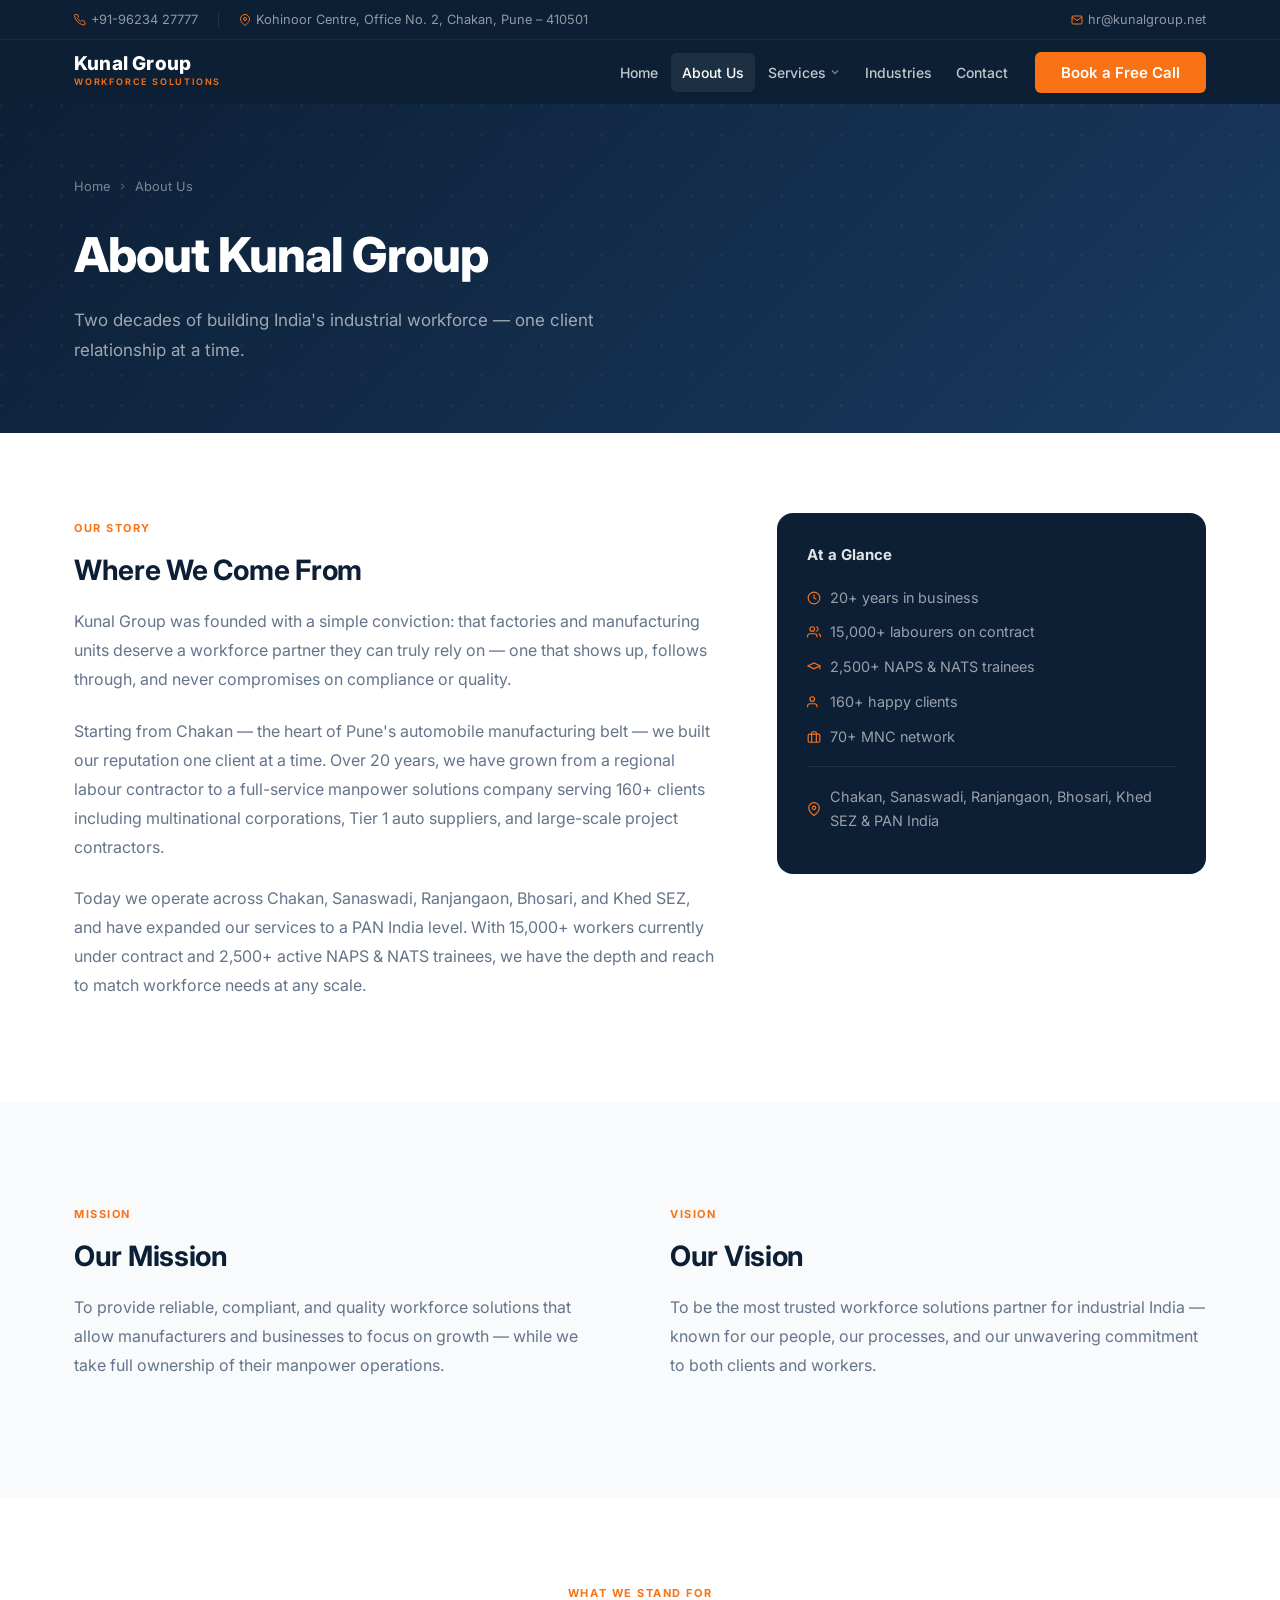
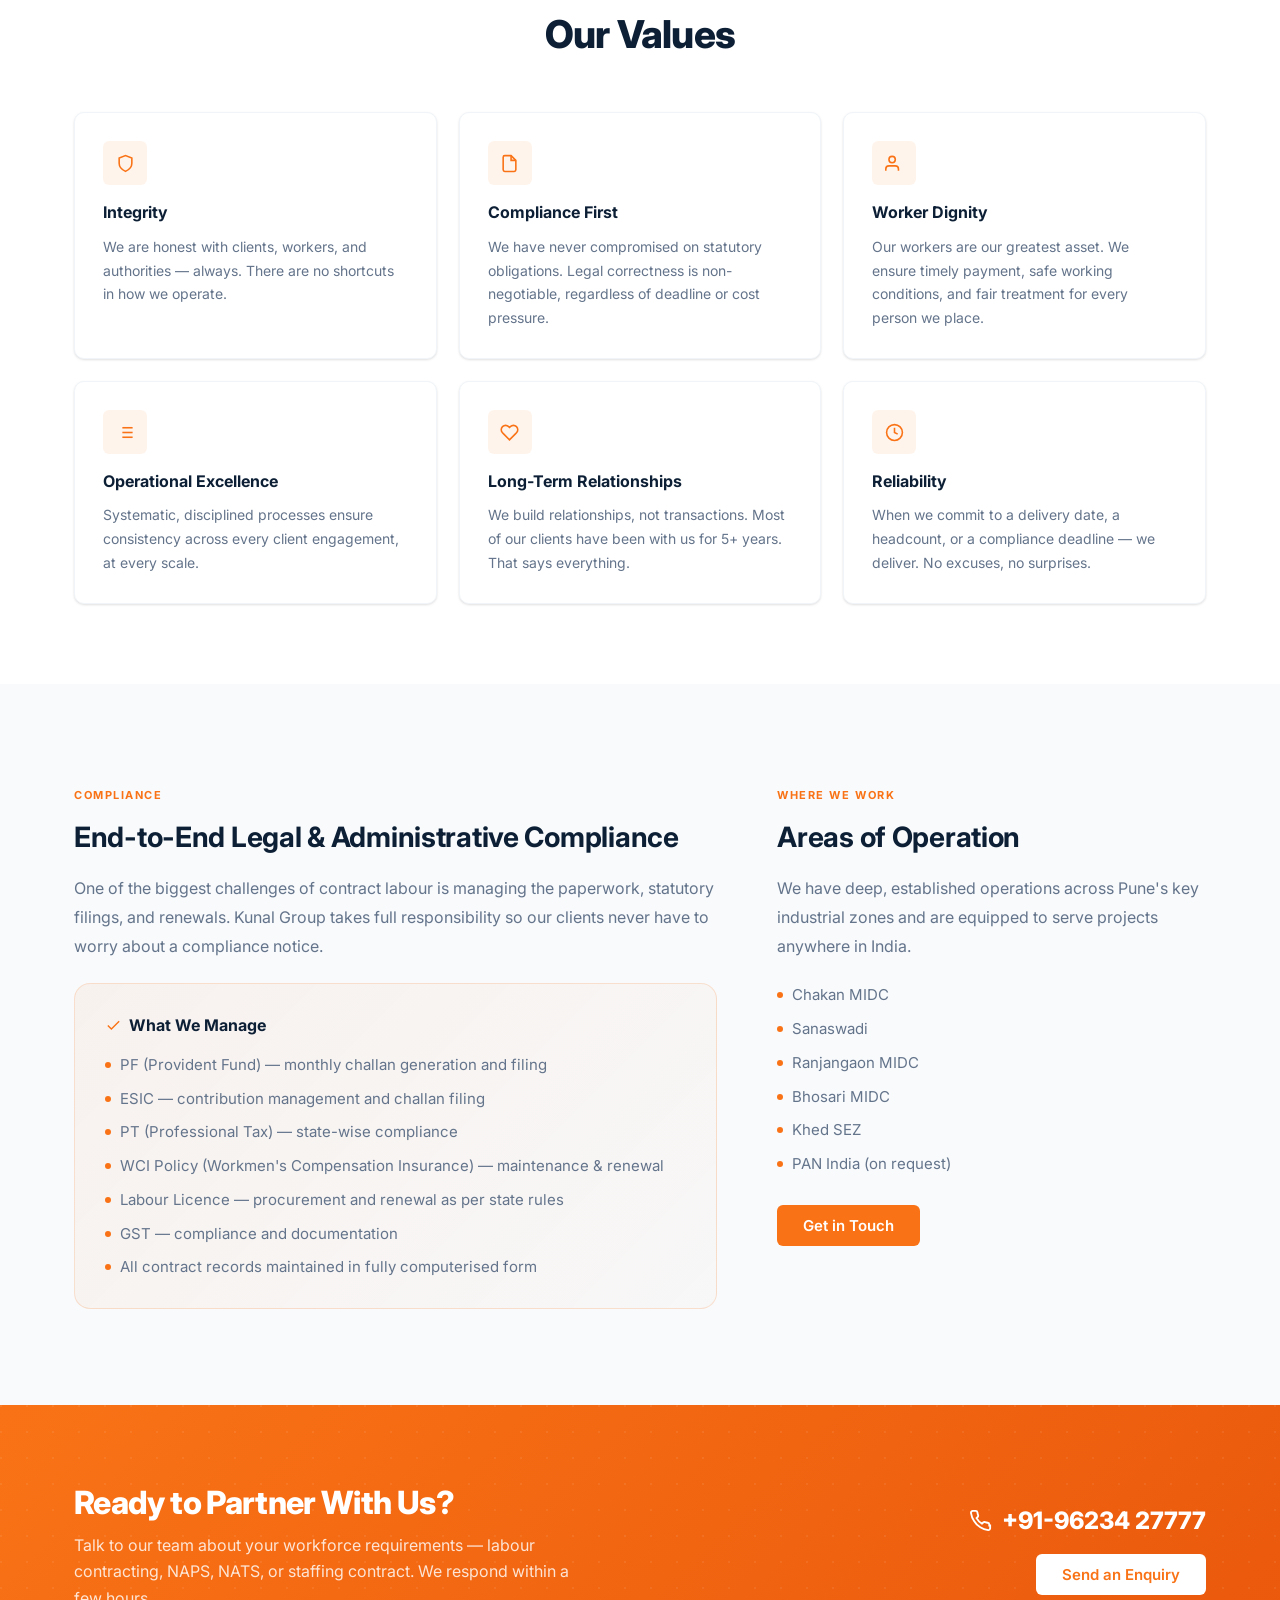
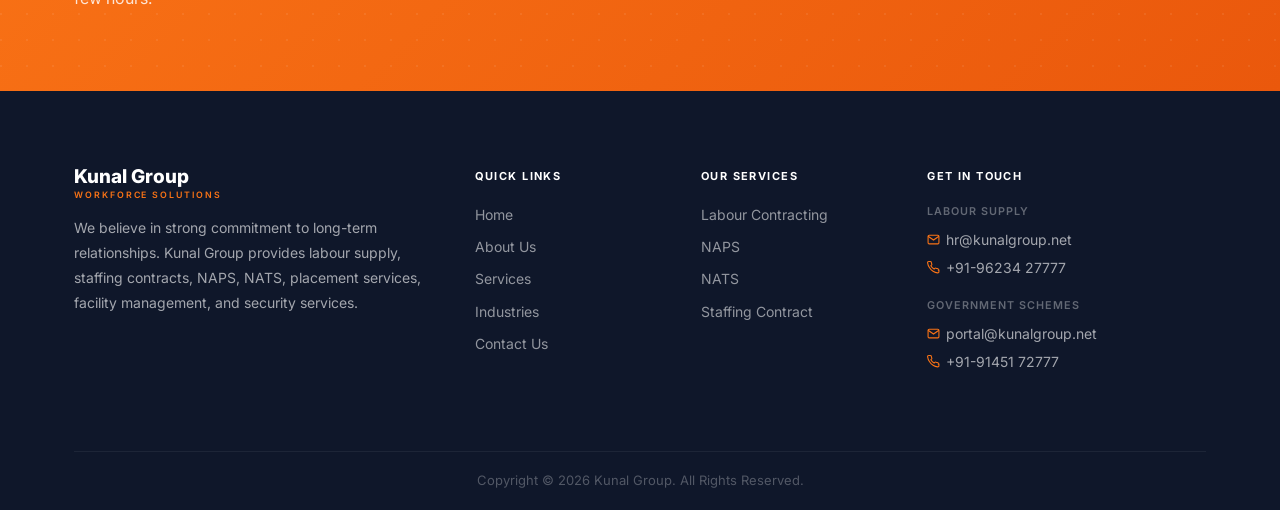
==== about.html @ edc2f1f5 "Initial build — Kunal Group static website 9-page static HTML/CSS/JS site for Kunal Group (workforce" ====
<!DOCTYPE html>
<html lang="en">
<head>
  <meta charset="UTF-8">
  <meta name="viewport" content="width=device-width, initial-scale=1.0">
  <title>About Kunal Group — 20+ Years of Workforce Excellence, Pune</title>
  <meta name="description" content="Learn about Kunal Group — Pune's trusted workforce solutions company with 20+ years in labour contracting and government apprenticeship schemes.">
  <link rel="preconnect" href="https://fonts.googleapis.com">
  <link rel="preconnect" href="https://fonts.gstatic.com" crossorigin>
  <link href="https://fonts.googleapis.com/css2?family=Inter:wght@400;500;600;700;800&display=swap" rel="stylesheet">
  <link rel="stylesheet" href="css/style.css">
</head>
<body>

<header class="header">
  <div class="topbar">
    <div class="container">
      <div class="topbar-left">
        <a class="topbar-item" href="tel:+919623427777">
          <svg viewBox="0 0 24 24" fill="none" stroke="currentColor" stroke-width="2"><path d="M22 16.92v3a2 2 0 0 1-2.18 2 19.79 19.79 0 0 1-8.63-3.07A19.5 19.5 0 0 1 4.46 12 19.79 19.79 0 0 1 1.12 3.46 2 2 0 0 1 3.09 1h3a2 2 0 0 1 2 1.72c.127.96.361 1.903.7 2.81a2 2 0 0 1-.45 2.11L7.09 8.91a16 16 0 0 0 6 6l1.27-1.27a2 2 0 0 1 2.11-.45c.907.339 1.85.573 2.81.7A2 2 0 0 1 21 16v.92z"/></svg>
          +91-96234 27777
        </a>
        <div class="topbar-divider"></div>
        <span class="topbar-item">
          <svg viewBox="0 0 24 24" fill="none" stroke="currentColor" stroke-width="2"><path d="M21 10c0 7-9 13-9 13s-9-6-9-13a9 9 0 0 1 18 0z"/><circle cx="12" cy="10" r="3"/></svg>
          Kohinoor Centre, Office No. 2, Chakan, Pune – 410501
        </span>
      </div>
      <div class="topbar-right">
        <a class="topbar-item" href="mailto:hr@kunalgroup.net">
          <svg viewBox="0 0 24 24" fill="none" stroke="currentColor" stroke-width="2"><path d="M4 4h16c1.1 0 2 .9 2 2v12c0 1.1-.9 2-2 2H4c-1.1 0-2-.9-2-2V6c0-1.1.9-2 2-2z"/><polyline points="22,6 12,13 2,6"/></svg>
          hr@kunalgroup.net
        </a>
      </div>
    </div>
  </div>
  <nav class="nav">
    <div class="container">
      <a href="index.html" class="logo">
        <span class="logo-name">Kunal Group</span>
        <span class="logo-tag">Workforce Solutions</span>
      </a>
      <ul class="nav-list">
        <li><a href="index.html" class="nav-link">Home</a></li>
        <li><a href="about.html" class="nav-link active">About Us</a></li>
        <li class="nav-item">
          <a href="services.html" class="nav-link">Services <svg viewBox="0 0 24 24" fill="none" stroke="currentColor" stroke-width="2.5"><polyline points="6 9 12 15 18 9"/></svg></a>
          <div class="dropdown">
            <a href="labour-contracting.html" class="dd-item"><div class="dd-icon"><svg viewBox="0 0 24 24" fill="none" stroke="currentColor" stroke-width="2"><path d="M17 21v-2a4 4 0 0 0-4-4H5a4 4 0 0 0-4 4v2"/><circle cx="9" cy="7" r="4"/><path d="M23 21v-2a4 4 0 0 0-3-3.87"/><path d="M16 3.13a4 4 0 0 1 0 7.75"/></svg></div><div><div class="dd-name">Labour Contracting</div><div class="dd-desc">Skilled, semi-skilled & unskilled workers</div></div></a>
            <a href="naps.html" class="dd-item"><div class="dd-icon"><svg viewBox="0 0 24 24" fill="none" stroke="currentColor" stroke-width="2"><path d="M14 2H6a2 2 0 0 0-2 2v16a2 2 0 0 0 2 2h12a2 2 0 0 0 2-2V8z"/><polyline points="14 2 14 8 20 8"/><line x1="16" y1="13" x2="8" y2="13"/><line x1="16" y1="17" x2="8" y2="17"/></svg></div><div><div class="dd-name">NAPS</div><div class="dd-desc">National Apprenticeship Promotion Scheme</div></div></a>
            <a href="nats.html" class="dd-item"><div class="dd-icon"><svg viewBox="0 0 24 24" fill="none" stroke="currentColor" stroke-width="2"><path d="M22 10v6M2 10l10-5 10 5-10 5z"/><path d="M6 12v5c3 3 9 3 12 0v-5"/></svg></div><div><div class="dd-name">NATS</div><div class="dd-desc">National Apprenticeship Training Scheme</div></div></a>
            <a href="staffing-contract.html" class="dd-item"><div class="dd-icon"><svg viewBox="0 0 24 24" fill="none" stroke="currentColor" stroke-width="2"><rect x="2" y="7" width="20" height="14" rx="2"/><path d="M16 21V5a2 2 0 0 0-2-2h-4a2 2 0 0 0-2 2v16"/></svg></div><div><div class="dd-name">Staffing Contract</div><div class="dd-desc">Flexible, fully-managed contract workforce</div></div></a>
          </div>
        </li>
        <li><a href="industries.html" class="nav-link">Industries</a></li>
        <li><a href="contact.html" class="nav-link">Contact</a></li>
      </ul>
      <a href="contact.html" class="btn btn-primary nav-cta">Book a Free Call</a>
      <button class="hamburger" aria-label="Menu"><span></span><span></span><span></span></button>
    </div>
  </nav>
</header>


<div class="page-hero">
  <div class="container">
    <nav class="breadcrumb">
      <a href="index.html">Home</a>
      <svg viewBox="0 0 24 24" fill="none" stroke="currentColor" stroke-width="2"><polyline points="9 18 15 12 9 6"/></svg>
      <span>About Us</span>
    </nav>
    <h1 class="page-hero-title">About Kunal Group</h1>
    <p class="page-hero-sub">Two decades of building India's industrial workforce — one client relationship at a time.</p>
  </div>
</div>


<section class="content-pad">
  <div class="container">
    <div class="two-col two-col--3-2">
      <div class="fade-up">
        <span class="section-label">Our Story</span>
        <h2 class="content-h2">Where We Come From</h2>
        <p class="content-body">Kunal Group was founded with a simple conviction: that factories and manufacturing units deserve a workforce partner they can truly rely on — one that shows up, follows through, and never compromises on compliance or quality.</p>
        <p class="content-body">Starting from Chakan — the heart of Pune's automobile manufacturing belt — we built our reputation one client at a time. Over 20 years, we have grown from a regional labour contractor to a full-service manpower solutions company serving 160+ clients including multinational corporations, Tier 1 auto suppliers, and large-scale project contractors.</p>
        <p class="content-body">Today we operate across Chakan, Sanaswadi, Ranjangaon, Bhosari, and Khed SEZ, and have expanded our services to a PAN India level. With 15,000+ workers currently under contract and 2,500+ active NAPS & NATS trainees, we have the depth and reach to match workforce needs at any scale.</p>
      </div>
      <div class="fade-up delay-2">
        <div class="dark-card">
          <div class="dark-card-title">At a Glance</div>
          <div class="dark-card-row"><svg viewBox="0 0 24 24" fill="none" stroke="currentColor" stroke-width="2"><circle cx="12" cy="12" r="10"/><polyline points="12 6 12 12 16 14"/></svg>20+ years in business</div>
          <div class="dark-card-row"><svg viewBox="0 0 24 24" fill="none" stroke="currentColor" stroke-width="2"><path d="M17 21v-2a4 4 0 0 0-4-4H5a4 4 0 0 0-4 4v2"/><circle cx="9" cy="7" r="4"/><path d="M23 21v-2a4 4 0 0 0-3-3.87"/><path d="M16 3.13a4 4 0 0 1 0 7.75"/></svg>15,000+ labourers on contract</div>
          <div class="dark-card-row"><svg viewBox="0 0 24 24" fill="none" stroke="currentColor" stroke-width="2"><path d="M22 10v6M2 10l10-5 10 5-10 5z"/></svg>2,500+ NAPS & NATS trainees</div>
          <div class="dark-card-row"><svg viewBox="0 0 24 24" fill="none" stroke="currentColor" stroke-width="2"><path d="M17 21v-2a4 4 0 0 0-4-4H5a4 4 0 0 0-4 4v2"/><circle cx="9" cy="7" r="4"/></svg>160+ happy clients</div>
          <div class="dark-card-row"><svg viewBox="0 0 24 24" fill="none" stroke="currentColor" stroke-width="2"><rect x="2" y="7" width="20" height="14" rx="2"/><path d="M16 21V5a2 2 0 0 0-2-2h-4a2 2 0 0 0-2 2v16"/></svg>70+ MNC network</div>
          <div class="dark-card-div"></div>
          <div class="dark-card-row"><svg viewBox="0 0 24 24" fill="none" stroke="currentColor" stroke-width="2"><path d="M21 10c0 7-9 13-9 13s-9-6-9-13a9 9 0 0 1 18 0z"/><circle cx="12" cy="10" r="3"/></svg>Chakan, Sanaswadi, Ranjangaon, Bhosari, Khed SEZ & PAN India</div>
        </div>
      </div>
    </div>
  </div>
</section>


<section class="section section--alt">
  <div class="container">
    <div class="two-col">
      <div class="fade-up">
        <span class="section-label">Mission</span>
        <h2 class="content-h2">Our Mission</h2>
        <p class="content-body">To provide reliable, compliant, and quality workforce solutions that allow manufacturers and businesses to focus on growth — while we take full ownership of their manpower operations.</p>
      </div>
      <div class="fade-up delay-2">
        <span class="section-label">Vision</span>
        <h2 class="content-h2">Our Vision</h2>
        <p class="content-body">To be the most trusted workforce solutions partner for industrial India — known for our people, our processes, and our unwavering commitment to both clients and workers.</p>
      </div>
    </div>
  </div>
</section>


<section class="content-pad">
  <div class="container">
    <div class="section-hd section-hd--center fade-up">
      <span class="section-label">What We Stand For</span>
      <h2 class="section-title">Our Values</h2>
    </div>
    <div class="reasons-grid">
      <div class="reason-card fade-up delay-1">
        <div class="reason-icon"><svg viewBox="0 0 24 24" fill="none" stroke="currentColor" stroke-width="2"><path d="M12 22s8-4 8-10V5l-8-3-8 3v7c0 6 8 10 8 10z"/></svg></div>
        <div class="reason-title">Integrity</div>
        <div class="reason-desc">We are honest with clients, workers, and authorities — always. There are no shortcuts in how we operate.</div>
      </div>
      <div class="reason-card fade-up delay-2">
        <div class="reason-icon"><svg viewBox="0 0 24 24" fill="none" stroke="currentColor" stroke-width="2"><path d="M14 2H6a2 2 0 0 0-2 2v16a2 2 0 0 0 2 2h12a2 2 0 0 0 2-2V8z"/><polyline points="14 2 14 8 20 8"/></svg></div>
        <div class="reason-title">Compliance First</div>
        <div class="reason-desc">We have never compromised on statutory obligations. Legal correctness is non-negotiable, regardless of deadline or cost pressure.</div>
      </div>
      <div class="reason-card fade-up delay-3">
        <div class="reason-icon"><svg viewBox="0 0 24 24" fill="none" stroke="currentColor" stroke-width="2"><path d="M17 21v-2a4 4 0 0 0-4-4H5a4 4 0 0 0-4 4v2"/><circle cx="9" cy="7" r="4"/></svg></div>
        <div class="reason-title">Worker Dignity</div>
        <div class="reason-desc">Our workers are our greatest asset. We ensure timely payment, safe working conditions, and fair treatment for every person we place.</div>
      </div>
      <div class="reason-card fade-up delay-4">
        <div class="reason-icon"><svg viewBox="0 0 24 24" fill="none" stroke="currentColor" stroke-width="2"><line x1="8" y1="6" x2="21" y2="6"/><line x1="8" y1="12" x2="21" y2="12"/><line x1="8" y1="18" x2="21" y2="18"/><line x1="3" y1="6" x2="3.01" y2="6"/><line x1="3" y1="12" x2="3.01" y2="12"/><line x1="3" y1="18" x2="3.01" y2="18"/></svg></div>
        <div class="reason-title">Operational Excellence</div>
        <div class="reason-desc">Systematic, disciplined processes ensure consistency across every client engagement, at every scale.</div>
      </div>
      <div class="reason-card fade-up delay-5">
        <div class="reason-icon"><svg viewBox="0 0 24 24" fill="none" stroke="currentColor" stroke-width="2"><path d="M20.84 4.61a5.5 5.5 0 0 0-7.78 0L12 5.67l-1.06-1.06a5.5 5.5 0 0 0-7.78 7.78l1.06 1.06L12 21.23l7.78-7.78 1.06-1.06a5.5 5.5 0 0 0 0-7.78z"/></svg></div>
        <div class="reason-title">Long-Term Relationships</div>
        <div class="reason-desc">We build relationships, not transactions. Most of our clients have been with us for 5+ years. That says everything.</div>
      </div>
      <div class="reason-card fade-up delay-6">
        <div class="reason-icon"><svg viewBox="0 0 24 24" fill="none" stroke="currentColor" stroke-width="2"><circle cx="12" cy="12" r="10"/><polyline points="12 6 12 12 16 14"/></svg></div>
        <div class="reason-title">Reliability</div>
        <div class="reason-desc">When we commit to a delivery date, a headcount, or a compliance deadline — we deliver. No excuses, no surprises.</div>
      </div>
    </div>
  </div>
</section>


<section class="section section--alt">
  <div class="container">
    <div class="two-col two-col--3-2">
      <div class="fade-up">
        <span class="section-label">Compliance</span>
        <h2 class="content-h2">End-to-End Legal & Administrative Compliance</h2>
        <p class="content-body">One of the biggest challenges of contract labour is managing the paperwork, statutory filings, and renewals. Kunal Group takes full responsibility so our clients never have to worry about a compliance notice.</p>
        <div class="hi-box" style="margin-top:8px;">
          <div class="hi-box-title">
            <svg viewBox="0 0 24 24" fill="none" stroke="currentColor" stroke-width="2"><polyline points="20 6 9 17 4 12"/></svg>
            What We Manage
          </div>
          <ul class="hi-list">
            <li class="hi-item"><div class="hi-dot"></div>PF (Provident Fund) — monthly challan generation and filing</li>
            <li class="hi-item"><div class="hi-dot"></div>ESIC — contribution management and challan filing</li>
            <li class="hi-item"><div class="hi-dot"></div>PT (Professional Tax) — state-wise compliance</li>
            <li class="hi-item"><div class="hi-dot"></div>WCI Policy (Workmen's Compensation Insurance) — maintenance & renewal</li>
            <li class="hi-item"><div class="hi-dot"></div>Labour Licence — procurement and renewal as per state rules</li>
            <li class="hi-item"><div class="hi-dot"></div>GST — compliance and documentation</li>
            <li class="hi-item"><div class="hi-dot"></div>All contract records maintained in fully computerised form</li>
          </ul>
        </div>
      </div>
      <div class="fade-up delay-2">
        <span class="section-label">Where We Work</span>
        <h2 class="content-h2">Areas of Operation</h2>
        <p class="content-body">We have deep, established operations across Pune's key industrial zones and are equipped to serve projects anywhere in India.</p>
        <ul class="hi-list" style="margin-top:8px;">
          <li class="hi-item"><div class="hi-dot"></div>Chakan MIDC</li>
          <li class="hi-item"><div class="hi-dot"></div>Sanaswadi</li>
          <li class="hi-item"><div class="hi-dot"></div>Ranjangaon MIDC</li>
          <li class="hi-item"><div class="hi-dot"></div>Bhosari MIDC</li>
          <li class="hi-item"><div class="hi-dot"></div>Khed SEZ</li>
          <li class="hi-item"><div class="hi-dot"></div>PAN India (on request)</li>
        </ul>
        <div style="margin-top:28px;">
          <a href="contact.html" class="btn btn-primary">Get in Touch</a>
        </div>
      </div>
    </div>
  </div>
</section>


<section class="cta-band">
  <div class="container">
    <div class="cta-band-text fade-up">
      <h2 class="section-title">Ready to Partner With Us?</h2>
      <p>Talk to our team about your workforce requirements — labour contracting, NAPS, NATS, or staffing contract. We respond within a few hours.</p>
    </div>
    <div class="cta-band-right fade-up delay-2">
      <a href="tel:+919623427777" class="cta-big-phone">
        <svg viewBox="0 0 24 24" fill="none" stroke="currentColor" stroke-width="2"><path d="M22 16.92v3a2 2 0 0 1-2.18 2 19.79 19.79 0 0 1-8.63-3.07A19.5 19.5 0 0 1 4.46 12 19.79 19.79 0 0 1 1.12 3.46 2 2 0 0 1 3.09 1h3a2 2 0 0 1 2 1.72c.127.96.361 1.903.7 2.81a2 2 0 0 1-.45 2.11L7.09 8.91a16 16 0 0 0 6 6l1.27-1.27a2 2 0 0 1 2.11-.45c.907.339 1.85.573 2.81.7A2 2 0 0 1 21 16v.92z"/></svg>
        +91-96234 27777
      </a>
      <a href="contact.html" class="btn btn-white">Send an Enquiry</a>
    </div>
  </div>
</section>


<footer class="footer">
  <div class="container">
    <div class="footer-grid">
      <div>
        <div class="footer-brand-name">Kunal Group</div>
        <span class="footer-brand-tag">Workforce Solutions</span>
        <p class="footer-about">We believe in strong commitment to long-term relationships. Kunal Group provides labour supply, staffing contracts, NAPS, NATS, placement services, facility management, and security services.</p>
      </div>
      <div>
        <div class="footer-heading">Quick Links</div>
        <ul class="footer-links">
          <li><a href="index.html" class="footer-lnk">Home</a></li>
          <li><a href="about.html" class="footer-lnk">About Us</a></li>
          <li><a href="services.html" class="footer-lnk">Services</a></li>
          <li><a href="industries.html" class="footer-lnk">Industries</a></li>
          <li><a href="contact.html" class="footer-lnk">Contact Us</a></li>
        </ul>
      </div>
      <div>
        <div class="footer-heading">Our Services</div>
        <ul class="footer-links">
          <li><a href="labour-contracting.html" class="footer-lnk">Labour Contracting</a></li>
          <li><a href="naps.html" class="footer-lnk">NAPS</a></li>
          <li><a href="nats.html" class="footer-lnk">NATS</a></li>
          <li><a href="staffing-contract.html" class="footer-lnk">Staffing Contract</a></li>
        </ul>
      </div>
      <div>
        <div class="footer-heading">Get In Touch</div>
        <div class="footer-contact-block">
          <div class="footer-contact-lbl">Labour Supply</div>
          <a href="mailto:hr@kunalgroup.net" class="footer-contact-row"><svg viewBox="0 0 24 24" fill="none" stroke="currentColor" stroke-width="2"><path d="M4 4h16c1.1 0 2 .9 2 2v12c0 1.1-.9 2-2 2H4c-1.1 0-2-.9-2-2V6c0-1.1.9-2 2-2z"/><polyline points="22,6 12,13 2,6"/></svg>hr@kunalgroup.net</a>
          <a href="tel:+919623427777" class="footer-contact-row"><svg viewBox="0 0 24 24" fill="none" stroke="currentColor" stroke-width="2"><path d="M22 16.92v3a2 2 0 0 1-2.18 2 19.79 19.79 0 0 1-8.63-3.07A19.5 19.5 0 0 1 4.46 12 19.79 19.79 0 0 1 1.12 3.46 2 2 0 0 1 3.09 1h3a2 2 0 0 1 2 1.72c.127.96.361 1.903.7 2.81a2 2 0 0 1-.45 2.11L7.09 8.91a16 16 0 0 0 6 6l1.27-1.27a2 2 0 0 1 2.11-.45c.907.339 1.85.573 2.81.7A2 2 0 0 1 21 16v.92z"/></svg>+91-96234 27777</a>
        </div>
        <div class="footer-contact-block">
          <div class="footer-contact-lbl">Government Schemes</div>
          <a href="mailto:portal@kunalgroup.net" class="footer-contact-row"><svg viewBox="0 0 24 24" fill="none" stroke="currentColor" stroke-width="2"><path d="M4 4h16c1.1 0 2 .9 2 2v12c0 1.1-.9 2-2 2H4c-1.1 0-2-.9-2-2V6c0-1.1.9-2 2-2z"/><polyline points="22,6 12,13 2,6"/></svg>portal@kunalgroup.net</a>
          <a href="tel:+919145172777" class="footer-contact-row"><svg viewBox="0 0 24 24" fill="none" stroke="currentColor" stroke-width="2"><path d="M22 16.92v3a2 2 0 0 1-2.18 2 19.79 19.79 0 0 1-8.63-3.07A19.5 19.5 0 0 1 4.46 12 19.79 19.79 0 0 1 1.12 3.46 2 2 0 0 1 3.09 1h3a2 2 0 0 1 2 1.72c.127.96.361 1.903.7 2.81a2 2 0 0 1-.45 2.11L7.09 8.91a16 16 0 0 0 6 6l1.27-1.27a2 2 0 0 1 2.11-.45c.907.339 1.85.573 2.81.7A2 2 0 0 1 21 16v.92z"/></svg>+91-91451 72777</a>
        </div>
      </div>
    </div>
  </div>
  <div class="footer-bottom"><p>Copyright &copy; 2026 Kunal Group. All Rights Reserved.</p></div>
</footer>

<script src="js/main.js"></script>
</body>
</html>
---- css/style.css ----
/* ============================================================
   KUNAL GROUP — MAIN STYLESHEET
   ============================================================ */

/* 1. Variables & Reset
   ============================================================ */
:root {
  --navy:        #0c1f35;
  --navy-mid:    #142d4c;
  --navy-light:  #1a3a60;
  --orange:      #f97316;
  --orange-dark: #ea6c0a;
  --orange-pale: rgba(249,115,22,0.08);
  --white:       #ffffff;
  --gray-50:     #f8fafc;
  --gray-100:    #f1f5f9;
  --gray-200:    #e2e8f0;
  --gray-400:    #94a3b8;
  --gray-500:    #64748b;
  --gray-700:    #334155;
  --gray-900:    #0f172a;
  --text:        #1e293b;
  --text-muted:  #64748b;

  --font: 'Inter', system-ui, -apple-system, BlinkMacSystemFont, 'Segoe UI', sans-serif;

  --shadow-sm: 0 1px 3px rgba(0,0,0,0.08), 0 1px 2px rgba(0,0,0,0.05);
  --shadow-md: 0 4px 16px rgba(0,0,0,0.1);
  --shadow-lg: 0 12px 36px rgba(0,0,0,0.12);
  --shadow-xl: 0 24px 64px rgba(0,0,0,0.15);

  --radius-sm: 6px;
  --radius:    10px;
  --radius-lg: 16px;

  --ease: all 0.25s ease;
  --ease-slow: all 0.4s ease;

  --max-w: 1180px;
  --py: 96px;
}

*, *::before, *::after { box-sizing: border-box; margin: 0; padding: 0; }

html { scroll-behavior: smooth; }

body {
  font-family: var(--font);
  font-size: 1rem;
  line-height: 1.65;
  color: var(--text);
  background: var(--white);
  -webkit-font-smoothing: antialiased;
}

img { max-width: 100%; height: auto; display: block; }
a   { color: inherit; text-decoration: none; }
ul  { list-style: none; }
button { cursor: pointer; border: none; background: none; font-family: var(--font); }


/* 2. Layout Helpers
   ============================================================ */
.container {
  max-width: var(--max-w);
  margin: 0 auto;
  padding: 0 24px;
}

.section       { padding: var(--py) 0; }
.section--alt  { background: var(--gray-50); }
.section--dark { background: var(--navy); color: var(--white); }

.section-label {
  display: inline-block;
  font-size: 0.6875rem;
  font-weight: 700;
  letter-spacing: 0.14em;
  text-transform: uppercase;
  color: var(--orange);
  margin-bottom: 10px;
}

.section-title {
  font-size: clamp(1.75rem, 3vw, 2.5rem);
  font-weight: 800;
  line-height: 1.15;
  color: var(--navy);
  margin-bottom: 14px;
  letter-spacing: -0.02em;
}

.section-title--light { color: var(--white); }

.section-sub {
  font-size: 1.0625rem;
  color: var(--text-muted);
  line-height: 1.75;
  max-width: 620px;
}

.section-sub--light { color: rgba(255,255,255,0.65); }

.section-hd { margin-bottom: 56px; }
.section-hd--center { text-align: center; }
.section-hd--center .section-sub { margin: 0 auto; }


/* 3. Buttons
   ============================================================ */
.btn {
  display: inline-flex;
  align-items: center;
  gap: 8px;
  padding: 13px 26px;
  font-size: 0.9375rem;
  font-weight: 600;
  border-radius: var(--radius-sm);
  transition: var(--ease);
  white-space: nowrap;
  line-height: 1;
}

.btn svg { width: 15px; height: 15px; flex-shrink: 0; }

.btn-primary {
  background: var(--orange);
  color: var(--white);
}
.btn-primary:hover {
  background: var(--orange-dark);
  transform: translateY(-2px);
  box-shadow: 0 8px 24px rgba(249,115,22,0.38);
}

.btn-ghost {
  background: transparent;
  color: var(--white);
  border: 1.5px solid rgba(255,255,255,0.35);
}
.btn-ghost:hover {
  background: rgba(255,255,255,0.09);
  border-color: rgba(255,255,255,0.65);
}

.btn-outline {
  background: transparent;
  color: var(--orange);
  border: 1.5px solid var(--orange);
}
.btn-outline:hover {
  background: var(--orange);
  color: var(--white);
  transform: translateY(-2px);
}

.btn-white {
  background: var(--white);
  color: var(--orange);
}
.btn-white:hover {
  background: var(--gray-100);
  transform: translateY(-2px);
}


/* 4. Header
   ============================================================ */
.header {
  position: sticky;
  top: 0;
  z-index: 999;
  background: var(--navy);
}

/* topbar */
.topbar {
  border-bottom: 1px solid rgba(255,255,255,0.06);
  padding: 9px 0;
}
.topbar .container {
  display: flex;
  align-items: center;
  justify-content: space-between;
  gap: 16px;
  flex-wrap: wrap;
}
.topbar-left, .topbar-right {
  display: flex;
  align-items: center;
  gap: 20px;
}
.topbar-item {
  display: flex;
  align-items: center;
  gap: 5px;
  font-size: 0.8rem;
  color: rgba(255,255,255,0.55);
  transition: var(--ease);
}
.topbar-item:hover { color: rgba(255,255,255,0.85); }
.topbar-item svg { width: 12px; height: 12px; flex-shrink: 0; color: var(--orange); }
.topbar-divider { width: 1px; height: 14px; background: rgba(255,255,255,0.1); }

/* nav */
.nav .container {
  display: flex;
  align-items: center;
  height: 64px;
  gap: 4px;
}

.logo {
  display: flex;
  flex-direction: column;
  margin-right: auto;
  flex-shrink: 0;
}
.logo-name {
  font-size: 1.1875rem;
  font-weight: 800;
  color: var(--white);
  line-height: 1.1;
  letter-spacing: 0.01em;
}
.logo-tag {
  font-size: 0.5625rem;
  font-weight: 600;
  letter-spacing: 0.2em;
  text-transform: uppercase;
  color: var(--orange);
}

.nav-list {
  display: flex;
  align-items: center;
  gap: 2px;
}

.nav-item { position: relative; }

.nav-link {
  display: flex;
  align-items: center;
  gap: 3px;
  padding: 8px 11px;
  font-size: 0.875rem;
  font-weight: 500;
  color: rgba(255,255,255,0.75);
  border-radius: var(--radius-sm);
  transition: var(--ease);
  white-space: nowrap;
}
.nav-link svg { width: 12px; height: 12px; opacity: 0.6; }
.nav-link:hover,
.nav-link.active { color: var(--white); background: rgba(255,255,255,0.07); }

/* Dropdown */
.dropdown {
  position: absolute;
  top: calc(100% + 10px);
  left: 0;
  background: var(--white);
  border-radius: var(--radius);
  box-shadow: var(--shadow-xl);
  min-width: 270px;
  padding: 8px;
  opacity: 0;
  visibility: hidden;
  transform: translateY(-6px);
  transition: var(--ease);
  z-index: 200;
}
.nav-item:hover .dropdown {
  opacity: 1;
  visibility: visible;
  transform: translateY(0);
}
.dd-item {
  display: flex;
  align-items: flex-start;
  gap: 10px;
  padding: 9px 11px;
  border-radius: var(--radius-sm);
  transition: var(--ease);
}
.dd-item:hover { background: var(--gray-50); }
.dd-icon {
  width: 32px; height: 32px;
  background: var(--gray-100);
  border-radius: 6px;
  display: flex; align-items: center; justify-content: center;
  flex-shrink: 0; transition: var(--ease);
}
.dd-icon svg { width: 15px; height: 15px; color: var(--orange); }
.dd-item:hover .dd-icon { background: var(--orange-pale); }
.dd-name {
  font-size: 0.875rem; font-weight: 600;
  color: var(--navy); line-height: 1.2; margin-bottom: 2px;
}
.dd-desc { font-size: 0.75rem; color: var(--text-muted); line-height: 1.3; }

.nav-cta { margin-left: 12px; }

/* hamburger */
.hamburger {
  display: none;
  flex-direction: column;
  gap: 5px;
  padding: 8px;
  margin-left: auto;
}
.hamburger span {
  display: block; width: 22px; height: 2px;
  background: var(--white); border-radius: 2px; transition: var(--ease);
}
.hamburger.open span:nth-child(1) { transform: translateY(7px) rotate(45deg); }
.hamburger.open span:nth-child(2) { opacity: 0; }
.hamburger.open span:nth-child(3) { transform: translateY(-7px) rotate(-45deg); }


/* 5. Hero
   ============================================================ */
.hero {
  position: relative;
  min-height: 90vh;
  display: flex;
  align-items: center;
  background: linear-gradient(140deg, #0c1f35 0%, #0e2a48 45%, #0c1f35 100%);
  overflow: hidden;
}
.hero::before {
  content: '';
  position: absolute; inset: 0;
  background-image: radial-gradient(circle at 1.5px 1.5px, rgba(255,255,255,0.045) 1.5px, transparent 0);
  background-size: 34px 34px;
}
.hero-orb-1 {
  position: absolute;
  width: 560px; height: 560px;
  border-radius: 50%;
  background: radial-gradient(circle, rgba(249,115,22,0.13) 0%, transparent 68%);
  top: -120px; right: -60px;
  pointer-events: none;
}
.hero-orb-2 {
  position: absolute;
  width: 380px; height: 380px;
  border-radius: 50%;
  background: radial-gradient(circle, rgba(30,100,200,0.18) 0%, transparent 68%);
  bottom: -60px; left: 5%;
  pointer-events: none;
}
.hero .container { position: relative; z-index: 1; width: 100%; }
.hero-inner {
  max-width: 740px;
  padding: 80px 0;
}

.hero-badge {
  display: inline-flex; align-items: center; gap: 8px;
  background: rgba(249,115,22,0.12);
  border: 1px solid rgba(249,115,22,0.28);
  border-radius: 100px;
  padding: 5px 14px 5px 8px;
  font-size: 0.8rem; font-weight: 600;
  color: #fbba87;
  letter-spacing: 0.03em;
  margin-bottom: 28px;
}
.hero-badge-dot {
  width: 22px; height: 22px;
  border-radius: 50%;
  background: rgba(249,115,22,0.25);
  display: flex; align-items: center; justify-content: center;
  flex-shrink: 0;
}
.hero-badge-dot::after {
  content: '';
  width: 8px; height: 8px;
  border-radius: 50%;
  background: var(--orange);
}

.hero-title {
  font-size: clamp(2.2rem, 5.5vw, 3.875rem);
  font-weight: 800;
  line-height: 1.08;
  color: var(--white);
  letter-spacing: -0.025em;
  margin-bottom: 22px;
}
.hero-title .accent { color: var(--orange); }

.hero-desc {
  font-size: clamp(1rem, 1.8vw, 1.125rem);
  color: rgba(255,255,255,0.62);
  line-height: 1.8;
  max-width: 560px;
  margin-bottom: 40px;
}

.hero-actions {
  display: flex; flex-wrap: wrap; gap: 12px;
  margin-bottom: 16px;
}

.hero-phone-row {
  display: flex; align-items: center; gap: 20px;
  margin-bottom: 64px;
  flex-wrap: wrap;
}
.hero-phone-link {
  display: flex; align-items: center; gap: 10px;
  font-size: 0.875rem; font-weight: 500;
  color: rgba(255,255,255,0.6);
  transition: var(--ease);
}
.hero-phone-link:hover { color: var(--white); }
.hero-phone-ic {
  width: 34px; height: 34px;
  border-radius: 50%;
  background: rgba(249,115,22,0.18);
  display: flex; align-items: center; justify-content: center;
  flex-shrink: 0;
}
.hero-phone-ic svg { width: 15px; height: 15px; color: var(--orange); }
.hero-phone-link strong { color: rgba(255,255,255,0.85); font-size: 0.9375rem; }

/* hero stats strip */
.hero-stats {
  display: flex; flex-wrap: wrap;
  gap: 0;
  border-top: 1px solid rgba(255,255,255,0.1);
  padding-top: 40px;
}
.hero-stat {
  flex: 1; min-width: 110px;
  padding-right: 28px;
  margin-right: 28px;
  border-right: 1px solid rgba(255,255,255,0.09);
}
.hero-stat:last-child { border-right: none; margin-right: 0; padding-right: 0; }
.hero-stat-n {
  font-size: clamp(1.75rem, 3vw, 2.5rem);
  font-weight: 800;
  color: var(--white);
  line-height: 1;
  margin-bottom: 5px;
}
.hero-stat-n em { font-style: normal; color: var(--orange); }
.hero-stat-l {
  font-size: 0.8rem;
  color: rgba(255,255,255,0.45);
  line-height: 1.35;
}


/* 6. Stats Section
   ============================================================ */
.stats-band {
  background: var(--navy-mid);
  padding: 60px 0;
  border-top: 1px solid rgba(255,255,255,0.05);
  border-bottom: 1px solid rgba(255,255,255,0.05);
}
.stats-grid {
  display: grid;
  grid-template-columns: repeat(5, 1fr);
}
.stat-col {
  text-align: center;
  padding: 16px 12px;
  border-right: 1px solid rgba(255,255,255,0.07);
}
.stat-col:last-child { border-right: none; }
.stat-n {
  font-size: clamp(2rem, 3.2vw, 2.75rem);
  font-weight: 800; color: var(--white); line-height: 1;
  margin-bottom: 7px;
}
.stat-n em { font-style: normal; color: var(--orange); }
.stat-l { font-size: 0.825rem; color: rgba(255,255,255,0.45); line-height: 1.4; }


/* 7. About Section
   ============================================================ */
.about-grid {
  display: grid;
  grid-template-columns: 1fr 1fr;
  gap: 72px;
  align-items: center;
}
.about-visual {
  position: relative;
}
.about-visual-card {
  background: linear-gradient(140deg, var(--navy) 0%, var(--navy-light) 100%);
  border-radius: var(--radius-lg);
  aspect-ratio: 4/3.1;
  position: relative;
  overflow: hidden;
}
.about-visual-card::before {
  content: '';
  position: absolute; inset: 0;
  background-image: radial-gradient(circle at 1.5px 1.5px, rgba(255,255,255,0.07) 1.5px, transparent 0);
  background-size: 26px 26px;
}
.about-visual-inner {
  position: absolute; inset: 0;
  display: flex; align-items: center; justify-content: center;
}
.about-visual-icon {
  width: 90px; height: 90px; opacity: 0.12; color: var(--white);
}
.about-float {
  position: absolute;
  background: var(--white);
  border-radius: var(--radius);
  padding: 14px 18px;
  box-shadow: var(--shadow-lg);
  display: flex; align-items: center; gap: 11px;
}
.about-float-1 { bottom: -22px; left: -24px; }
.about-float-2 { top: -22px;    right: -24px; }
.about-float-icon {
  width: 40px; height: 40px;
  border-radius: var(--radius-sm);
  background: var(--orange-pale);
  display: flex; align-items: center; justify-content: center;
  flex-shrink: 0;
}
.about-float-icon svg { width: 18px; height: 18px; color: var(--orange); }
.about-float-val { font-size: 1.125rem; font-weight: 800; color: var(--navy); line-height: 1; margin-bottom: 2px; }
.about-float-lbl { font-size: 0.7375rem; color: var(--text-muted); }

.about-text .section-sub { margin-bottom: 24px; }
.about-checks {
  display: flex; flex-direction: column; gap: 11px;
  margin-bottom: 32px;
}
.about-check {
  display: flex; align-items: flex-start; gap: 10px;
  font-size: 0.9375rem; color: var(--text-muted);
}
.check-ic {
  width: 20px; height: 20px;
  border-radius: 50%;
  background: var(--orange-pale);
  display: flex; align-items: center; justify-content: center;
  flex-shrink: 0; margin-top: 1px;
}
.check-ic svg { width: 10px; height: 10px; color: var(--orange); }


/* 8. Services Cards
   ============================================================ */
.services-grid {
  display: grid;
  grid-template-columns: repeat(2, 1fr);
  gap: 22px;
}
.svc-card {
  background: var(--white);
  border: 1px solid var(--gray-200);
  border-radius: var(--radius-lg);
  padding: 36px;
  transition: var(--ease-slow);
  position: relative;
  overflow: hidden;
}
.svc-card::after {
  content: '';
  position: absolute; top: 0; left: 0; right: 0; height: 3px;
  background: var(--orange);
  transform: scaleX(0); transform-origin: left;
  transition: transform 0.3s ease;
}
.svc-card:hover {
  box-shadow: var(--shadow-lg);
  transform: translateY(-5px);
  border-color: transparent;
}
.svc-card:hover::after { transform: scaleX(1); }

.svc-icon {
  width: 54px; height: 54px;
  background: var(--orange-pale);
  border-radius: var(--radius);
  display: flex; align-items: center; justify-content: center;
  margin-bottom: 20px;
}
.svc-icon svg { width: 25px; height: 25px; color: var(--orange); }
.svc-title {
  font-size: 1.1875rem; font-weight: 700;
  color: var(--navy); margin-bottom: 11px;
}
.svc-desc {
  font-size: 0.9375rem; color: var(--text-muted);
  line-height: 1.72; margin-bottom: 18px;
}
.svc-tags {
  display: flex; flex-wrap: wrap; gap: 7px;
  margin-bottom: 22px;
}
.svc-tag {
  font-size: 0.72rem; font-weight: 500;
  color: var(--gray-700);
  background: var(--gray-100);
  padding: 3px 10px; border-radius: 100px;
}
.svc-more {
  display: inline-flex; align-items: center; gap: 5px;
  font-size: 0.875rem; font-weight: 600; color: var(--orange);
  transition: var(--ease);
}
.svc-more svg { width: 14px; height: 14px; transition: transform 0.2s ease; }
.svc-more:hover { gap: 9px; }
.svc-more:hover svg { transform: translateX(3px); }


/* 9. Industries Grid
   ============================================================ */
.ind-grid {
  display: grid;
  grid-template-columns: repeat(3, 1fr);
  gap: 18px;
}
.ind-card {
  background: var(--white);
  border: 1px solid var(--gray-200);
  border-radius: var(--radius);
  padding: 28px;
  transition: var(--ease);
}
.ind-card:hover {
  border-color: var(--orange);
  box-shadow: 0 8px 28px rgba(249,115,22,0.1);
  transform: translateY(-3px);
}
.ind-icon {
  width: 46px; height: 46px;
  background: var(--gray-100);
  border-radius: var(--radius-sm);
  display: flex; align-items: center; justify-content: center;
  margin-bottom: 14px;
  transition: var(--ease);
}
.ind-icon svg { width: 21px; height: 21px; color: var(--gray-500); transition: var(--ease); }
.ind-card:hover .ind-icon { background: var(--orange-pale); }
.ind-card:hover .ind-icon svg { color: var(--orange); }
.ind-name { font-size: 1rem; font-weight: 700; color: var(--navy); margin-bottom: 7px; }
.ind-desc { font-size: 0.875rem; color: var(--text-muted); line-height: 1.62; }


/* 10. Why Choose Us
   ============================================================ */
.reasons-grid {
  display: grid;
  grid-template-columns: repeat(3, 1fr);
  gap: 22px;
}
.reason-card {
  background: var(--white);
  border: 1px solid var(--gray-100);
  border-radius: var(--radius);
  padding: 28px;
  box-shadow: var(--shadow-sm);
  transition: var(--ease);
}
.reason-card:hover { box-shadow: var(--shadow-md); transform: translateY(-2px); }
.reason-num {
  font-size: 0.6875rem; font-weight: 700;
  letter-spacing: 0.1em; color: var(--orange);
  margin-bottom: 12px;
}
.reason-icon {
  width: 44px; height: 44px;
  background: var(--orange-pale);
  border-radius: var(--radius-sm);
  display: flex; align-items: center; justify-content: center;
  margin-bottom: 14px;
}
.reason-icon svg { width: 19px; height: 19px; color: var(--orange); }
.reason-title { font-size: 1rem; font-weight: 700; color: var(--navy); margin-bottom: 9px; }
.reason-desc { font-size: 0.875rem; color: var(--text-muted); line-height: 1.7; }


/* 11. CTA Banner
   ============================================================ */
.cta-band {
  background: linear-gradient(135deg, #f97316 0%, #ea580c 100%);
  padding: 80px 0;
  position: relative;
  overflow: hidden;
}
.cta-band::before {
  content: '';
  position: absolute; inset: 0;
  background-image: radial-gradient(circle at 1px 1px, rgba(255,255,255,0.07) 1px, transparent 0);
  background-size: 26px 26px;
}
.cta-band .container {
  position: relative; z-index: 1;
  display: flex; align-items: center;
  justify-content: space-between; gap: 40px;
}
.cta-band-text .section-title { color: var(--white); font-size: clamp(1.5rem, 2.5vw, 2rem); margin-bottom: 10px; }
.cta-band-text p { color: rgba(255,255,255,0.82); font-size: 1rem; line-height: 1.65; max-width: 520px; }
.cta-band-right {
  display: flex; flex-direction: column;
  align-items: flex-end; gap: 14px; flex-shrink: 0;
}
.cta-big-phone {
  display: flex; align-items: center; gap: 10px;
  font-size: 1.5rem; font-weight: 800;
  color: var(--white);
}
.cta-big-phone svg { width: 22px; height: 22px; }
.cta-email-link {
  font-size: 0.875rem; color: rgba(255,255,255,0.78);
  transition: var(--ease);
}
.cta-email-link:hover { color: var(--white); }


/* 12. Trust Strip
   ============================================================ */
.trust-strip {
  padding: 52px 0;
  background: var(--gray-50);
  border-top: 1px solid var(--gray-200);
  border-bottom: 1px solid var(--gray-200);
}
.trust-grid {
  display: grid;
  grid-template-columns: repeat(3, 1fr);
}
.trust-item {
  text-align: center;
  padding: 20px 28px;
  border-right: 1px solid var(--gray-200);
}
.trust-item:last-child { border-right: none; }
.trust-n {
  font-size: 2.25rem; font-weight: 800; color: var(--navy);
  margin-bottom: 5px; line-height: 1;
}
.trust-n em { font-style: normal; color: var(--orange); }
.trust-l { font-size: 0.9375rem; color: var(--text-muted); font-weight: 500; }


/* 13. Footer
   ============================================================ */
.footer {
  background: var(--gray-900);
  color: rgba(255,255,255,0.62);
  padding: 76px 0 0;
}
.footer-grid {
  display: grid;
  grid-template-columns: 2fr 1fr 1fr 1.6fr;
  gap: 52px;
  padding-bottom: 60px;
  border-bottom: 1px solid rgba(255,255,255,0.06);
}
.footer-brand-name { font-size: 1.1875rem; font-weight: 800; color: var(--white); line-height: 1.1; }
.footer-brand-tag {
  font-size: 0.55rem; font-weight: 600;
  letter-spacing: 0.22em; text-transform: uppercase;
  color: var(--orange); display: block; margin-bottom: 14px;
}
.footer-about { font-size: 0.875rem; line-height: 1.78; margin-bottom: 0; }

.footer-heading {
  font-size: 0.6875rem; font-weight: 700;
  letter-spacing: 0.13em; text-transform: uppercase;
  color: var(--white); margin-bottom: 18px;
}
.footer-links { display: flex; flex-direction: column; gap: 9px; }
.footer-lnk {
  font-size: 0.875rem; color: rgba(255,255,255,0.55);
  transition: var(--ease); display: flex; align-items: center; gap: 5px;
}
.footer-lnk:hover { color: var(--orange); padding-left: 4px; }

.footer-contact-block { margin-bottom: 18px; }
.footer-contact-lbl {
  font-size: 0.675rem; font-weight: 600; text-transform: uppercase;
  letter-spacing: 0.09em; color: rgba(255,255,255,0.35); margin-bottom: 7px;
}
.footer-contact-row {
  display: flex; align-items: center; gap: 6px;
  font-size: 0.875rem; color: rgba(255,255,255,0.62);
  margin-bottom: 5px; transition: var(--ease);
}
.footer-contact-row:hover { color: var(--orange); }
.footer-contact-row svg { width: 13px; height: 13px; color: var(--orange); flex-shrink: 0; }

.footer-bottom {
  padding: 18px 0;
  text-align: center;
}
.footer-bottom p { font-size: 0.8125rem; color: rgba(255,255,255,0.28); }


/* 14. Page Hero (inner pages)
   ============================================================ */
.page-hero {
  background: linear-gradient(135deg, #0c1f35 0%, #1a3a60 100%);
  padding: 72px 0 68px;
  position: relative;
  overflow: hidden;
}
.page-hero::before {
  content: '';
  position: absolute; inset: 0;
  background-image: radial-gradient(circle at 1.5px 1.5px, rgba(255,255,255,0.04) 1.5px, transparent 0);
  background-size: 30px 30px;
}
.page-hero .container { position: relative; z-index: 1; }

.breadcrumb {
  display: flex; align-items: center; gap: 7px;
  font-size: 0.8rem; color: rgba(255,255,255,0.45);
  margin-bottom: 18px;
}
.breadcrumb a { color: rgba(255,255,255,0.45); transition: var(--ease); }
.breadcrumb a:hover { color: var(--orange); }
.breadcrumb svg { width: 11px; height: 11px; }

.page-hero-title {
  font-size: clamp(1.875rem, 4vw, 3rem);
  font-weight: 800; color: var(--white);
  letter-spacing: -0.02em; margin-bottom: 12px;
}
.page-hero-sub {
  font-size: 1.0625rem; color: rgba(255,255,255,0.6);
  max-width: 580px; line-height: 1.72;
}


/* 15. Inner Page Content
   ============================================================ */
.content-pad { padding: 80px 0; }

.two-col { display: grid; grid-template-columns: 1fr 1fr; gap: 60px; align-items: start; }
.two-col--3-2 { grid-template-columns: 3fr 2fr; }

.content-h2 {
  font-size: clamp(1.375rem, 2.5vw, 1.75rem);
  font-weight: 700; color: var(--navy);
  margin-bottom: 14px; letter-spacing: -0.01em;
}
.content-body {
  font-size: 1rem; color: var(--text-muted);
  line-height: 1.82; margin-bottom: 22px;
}

/* Data table */
.tbl-wrap { overflow-x: auto; border-radius: var(--radius); border: 1px solid var(--gray-200); }
.data-tbl {
  width: 100%; border-collapse: collapse;
  font-size: 0.9375rem;
}
.data-tbl thead tr { background: var(--gray-50); }
.data-tbl th {
  padding: 11px 16px; text-align: left;
  font-size: 0.72rem; font-weight: 700;
  letter-spacing: 0.09em; text-transform: uppercase;
  color: var(--navy); white-space: nowrap;
  border-bottom: 1px solid var(--gray-200);
}
.data-tbl td {
  padding: 13px 16px;
  border-bottom: 1px solid var(--gray-100);
  color: var(--text-muted); vertical-align: top;
}
.data-tbl td strong { color: var(--navy); font-weight: 600; }
.data-tbl tbody tr:last-child td { border-bottom: none; }
.data-tbl tbody tr:hover td { background: var(--gray-50); }

/* Process steps */
.steps { display: flex; flex-direction: column; }
.step {
  display: flex; gap: 18px;
  position: relative; padding-bottom: 28px;
}
.step:last-child { padding-bottom: 0; }
.step-line {
  position: absolute; left: 18px; top: 38px; bottom: 0;
  width: 2px; background: var(--gray-200);
}
.step:last-child .step-line { display: none; }
.step-num {
  width: 36px; height: 36px; border-radius: 50%;
  background: var(--orange); color: var(--white);
  font-size: 0.8125rem; font-weight: 800;
  display: flex; align-items: center; justify-content: center;
  flex-shrink: 0; position: relative; z-index: 1;
}
.step-body { padding-top: 6px; }
.step-title { font-size: 1rem; font-weight: 700; color: var(--navy); margin-bottom: 5px; }
.step-desc  { font-size: 0.9rem; color: var(--text-muted); line-height: 1.65; }

/* Highlight box */
.hi-box {
  background: linear-gradient(135deg, rgba(249,115,22,0.06) 0%, rgba(249,115,22,0.02) 100%);
  border: 1px solid rgba(249,115,22,0.18);
  border-radius: var(--radius-lg);
  padding: 28px 30px;
}
.hi-box-title {
  font-size: 1rem; font-weight: 700; color: var(--navy);
  margin-bottom: 14px;
  display: flex; align-items: center; gap: 7px;
}
.hi-box-title svg { width: 17px; height: 17px; color: var(--orange); }
.hi-list { display: flex; flex-direction: column; gap: 9px; }
.hi-item {
  display: flex; align-items: flex-start; gap: 9px;
  font-size: 0.9375rem; color: var(--text-muted);
}
.hi-dot {
  width: 6px; height: 6px; border-radius: 50%;
  background: var(--orange); flex-shrink: 0; margin-top: 9px;
}

/* Dark info card */
.dark-card {
  background: var(--navy);
  border-radius: var(--radius-lg);
  padding: 30px;
  color: var(--white);
}
.dark-card-title { font-size: 0.9375rem; font-weight: 700; color: rgba(255,255,255,0.88); margin-bottom: 18px; }
.dark-card-row {
  display: flex; align-items: center; gap: 9px;
  margin-bottom: 11px;
  font-size: 0.9rem; color: rgba(255,255,255,0.58);
}
.dark-card-row svg { width: 14px; height: 14px; color: var(--orange); flex-shrink: 0; }
.dark-card-div { height: 1px; background: rgba(255,255,255,0.08); margin: 18px 0; }
.dark-card-cta { font-size: 0.875rem; color: rgba(255,255,255,0.5); line-height: 1.6; }

/* Benefits grid */
.benefit-grid {
  display: grid;
  grid-template-columns: repeat(2, 1fr);
  gap: 16px;
}
.benefit-item {
  background: var(--white);
  border: 1px solid var(--gray-200);
  border-radius: var(--radius);
  padding: 20px;
  transition: var(--ease);
}
.benefit-item:hover { border-color: var(--orange); box-shadow: 0 4px 16px rgba(249,115,22,0.08); }
.benefit-icon {
  width: 38px; height: 38px;
  background: var(--orange-pale);
  border-radius: var(--radius-sm);
  display: flex; align-items: center; justify-content: center;
  margin-bottom: 11px;
}
.benefit-icon svg { width: 17px; height: 17px; color: var(--orange); }
.benefit-title { font-size: 0.9375rem; font-weight: 700; color: var(--navy); margin-bottom: 5px; }
.benefit-desc { font-size: 0.8125rem; color: var(--text-muted); line-height: 1.6; }


/* 16. Contact Page
   ============================================================ */
.contact-grid { display: grid; grid-template-columns: 1fr 1.6fr; gap: 52px; align-items: start; }

.contact-card {
  background: var(--white);
  border: 1px solid var(--gray-200);
  border-radius: var(--radius-lg);
  padding: 26px;
  margin-bottom: 18px;
  transition: var(--ease);
}
.contact-card:hover { box-shadow: var(--shadow-md); }
.cc-label {
  font-size: 0.6875rem; font-weight: 700;
  text-transform: uppercase; letter-spacing: 0.12em;
  color: var(--orange); margin-bottom: 6px;
}
.cc-dept { font-size: 1.0625rem; font-weight: 700; color: var(--navy); margin-bottom: 3px; }
.cc-for { font-size: 0.8125rem; color: var(--text-muted); margin-bottom: 18px; line-height: 1.5; }
.cc-row {
  display: flex; align-items: center; gap: 9px;
  font-size: 0.9375rem; color: var(--text-muted);
  margin-bottom: 9px;
}
.cc-row svg { width: 15px; height: 15px; color: var(--orange); flex-shrink: 0; }
.cc-row a { transition: var(--ease); }
.cc-row a:hover { color: var(--orange); }

.contact-form-wrap {
  background: var(--white);
  border: 1px solid var(--gray-200);
  border-radius: var(--radius-lg);
  padding: 40px;
}
.form-title { font-size: 1.25rem; font-weight: 700; color: var(--navy); margin-bottom: 26px; }
.form-row { display: grid; grid-template-columns: 1fr 1fr; gap: 16px; }
.form-group { margin-bottom: 18px; }
.form-lbl {
  display: block;
  font-size: 0.8125rem; font-weight: 600;
  color: var(--gray-700); margin-bottom: 6px;
}
.form-ctrl {
  width: 100%; padding: 10px 13px;
  font-size: 0.9375rem; font-family: var(--font);
  color: var(--text); background: var(--white);
  border: 1px solid var(--gray-200); border-radius: var(--radius-sm);
  transition: var(--ease); outline: none; appearance: none;
}
.form-ctrl:focus {
  border-color: var(--orange);
  box-shadow: 0 0 0 3px rgba(249,115,22,0.11);
}
.form-ctrl::placeholder { color: var(--gray-400); }
textarea.form-ctrl { resize: vertical; min-height: 116px; }
select.form-ctrl {
  background-image: url("data:image/svg+xml,%3Csvg xmlns='http://www.w3.org/2000/svg' width='12' height='12' viewBox='0 0 24 24' fill='none' stroke='%2364748b' stroke-width='2'%3E%3Cpath d='M6 9l6 6 6-6'/%3E%3C/svg%3E");
  background-repeat: no-repeat; background-position: right 12px center;
  padding-right: 34px; cursor: pointer;
}
.form-note { font-size: 0.8rem; color: var(--text-muted); margin-top: 10px; }

.map-box {
  background: var(--gray-100);
  border-radius: var(--radius-lg);
  height: 260px;
  display: flex; flex-direction: column;
  align-items: center; justify-content: center;
  color: var(--gray-400);
  border: 1px dashed var(--gray-200);
  gap: 8px; margin-top: 18px;
}
.map-box svg { width: 28px; height: 28px; color: var(--gray-400); }
.map-box span { font-size: 0.875rem; }


/* 17. Scroll Animations
   ============================================================ */
.fade-up {
  opacity: 0;
  transform: translateY(22px);
  transition: opacity 0.6s ease, transform 0.6s ease;
}
.fade-up.visible { opacity: 1; transform: translateY(0); }
.delay-1 { transition-delay: 0.08s; }
.delay-2 { transition-delay: 0.16s; }
.delay-3 { transition-delay: 0.24s; }
.delay-4 { transition-delay: 0.32s; }
.delay-5 { transition-delay: 0.40s; }
.delay-6 { transition-delay: 0.48s; }


/* 18. Responsive
   ============================================================ */
@media (max-width: 1024px) {
  :root { --py: 72px; }

  .about-grid,
  .two-col, .two-col--3-2 { grid-template-columns: 1fr; gap: 48px; }

  .stats-grid { grid-template-columns: repeat(3, 1fr); }
  .stat-col:nth-child(3) { border-right: none; }
  .stat-col:nth-child(4),
  .stat-col:nth-child(5) { border-top: 1px solid rgba(255,255,255,0.07); }

  .footer-grid { grid-template-columns: 1fr 1fr; gap: 36px; }

  .cta-band .container { flex-direction: column; align-items: flex-start; }
  .cta-band-right { align-items: flex-start; }

  .contact-grid { grid-template-columns: 1fr; }

  .ind-grid { grid-template-columns: repeat(2, 1fr); }
  .reasons-grid { grid-template-columns: repeat(2, 1fr); }
}

@media (max-width: 768px) {
  :root { --py: 56px; }

  .topbar { display: none; }

  .nav-list {
    display: none;
    position: absolute; top: 100%; left: 0; right: 0;
    background: var(--navy);
    flex-direction: column; align-items: stretch;
    padding: 12px; gap: 2px;
    box-shadow: 0 12px 32px rgba(0,0,0,0.35);
  }
  .nav-list.open { display: flex; }
  .nav-link { padding: 11px 13px; font-size: 0.9375rem; }
  .dropdown {
    position: static; opacity: 1; visibility: visible;
    transform: none; box-shadow: none;
    background: rgba(255,255,255,0.04);
    margin-top: 3px; border-radius: var(--radius-sm);
  }
  .dd-name { color: rgba(255,255,255,0.88); }
  .dd-desc { color: rgba(255,255,255,0.45); }
  .dd-item:hover { background: rgba(255,255,255,0.07); }
  .nav-cta { display: none; }
  .hamburger { display: flex; }
  .nav .container { position: relative; }

  .hero-inner { padding: 56px 0; }
  .hero-stats { padding-top: 28px; }
  .hero-stat { min-width: 42%; }

  .services-grid { grid-template-columns: 1fr; }
  .ind-grid { grid-template-columns: 1fr; }
  .reasons-grid { grid-template-columns: 1fr; }
  .benefit-grid { grid-template-columns: 1fr; }
  .form-row { grid-template-columns: 1fr; }

  .trust-grid { grid-template-columns: 1fr; }
  .trust-item { border-right: none; border-bottom: 1px solid var(--gray-200); }
  .trust-item:last-child { border-bottom: none; }

  .stats-grid { grid-template-columns: repeat(2, 1fr); }
  .stat-col:nth-child(2) { border-right: none; }
  .stat-col:nth-child(4) { border-right: none; }
  .stat-col:nth-child(3),
  .stat-col:nth-child(4),
  .stat-col:nth-child(5) { border-top: 1px solid rgba(255,255,255,0.07); }

  .footer-grid { grid-template-columns: 1fr; gap: 28px; }

  .about-float-1, .about-float-2 { display: none; }

  .contact-form-wrap { padding: 24px 18px; }
}

@media (max-width: 480px) {
  .hero-stat { min-width: 44%; }
  .hero-actions { flex-direction: column; }
  .hero-actions .btn { width: 100%; justify-content: center; }
}
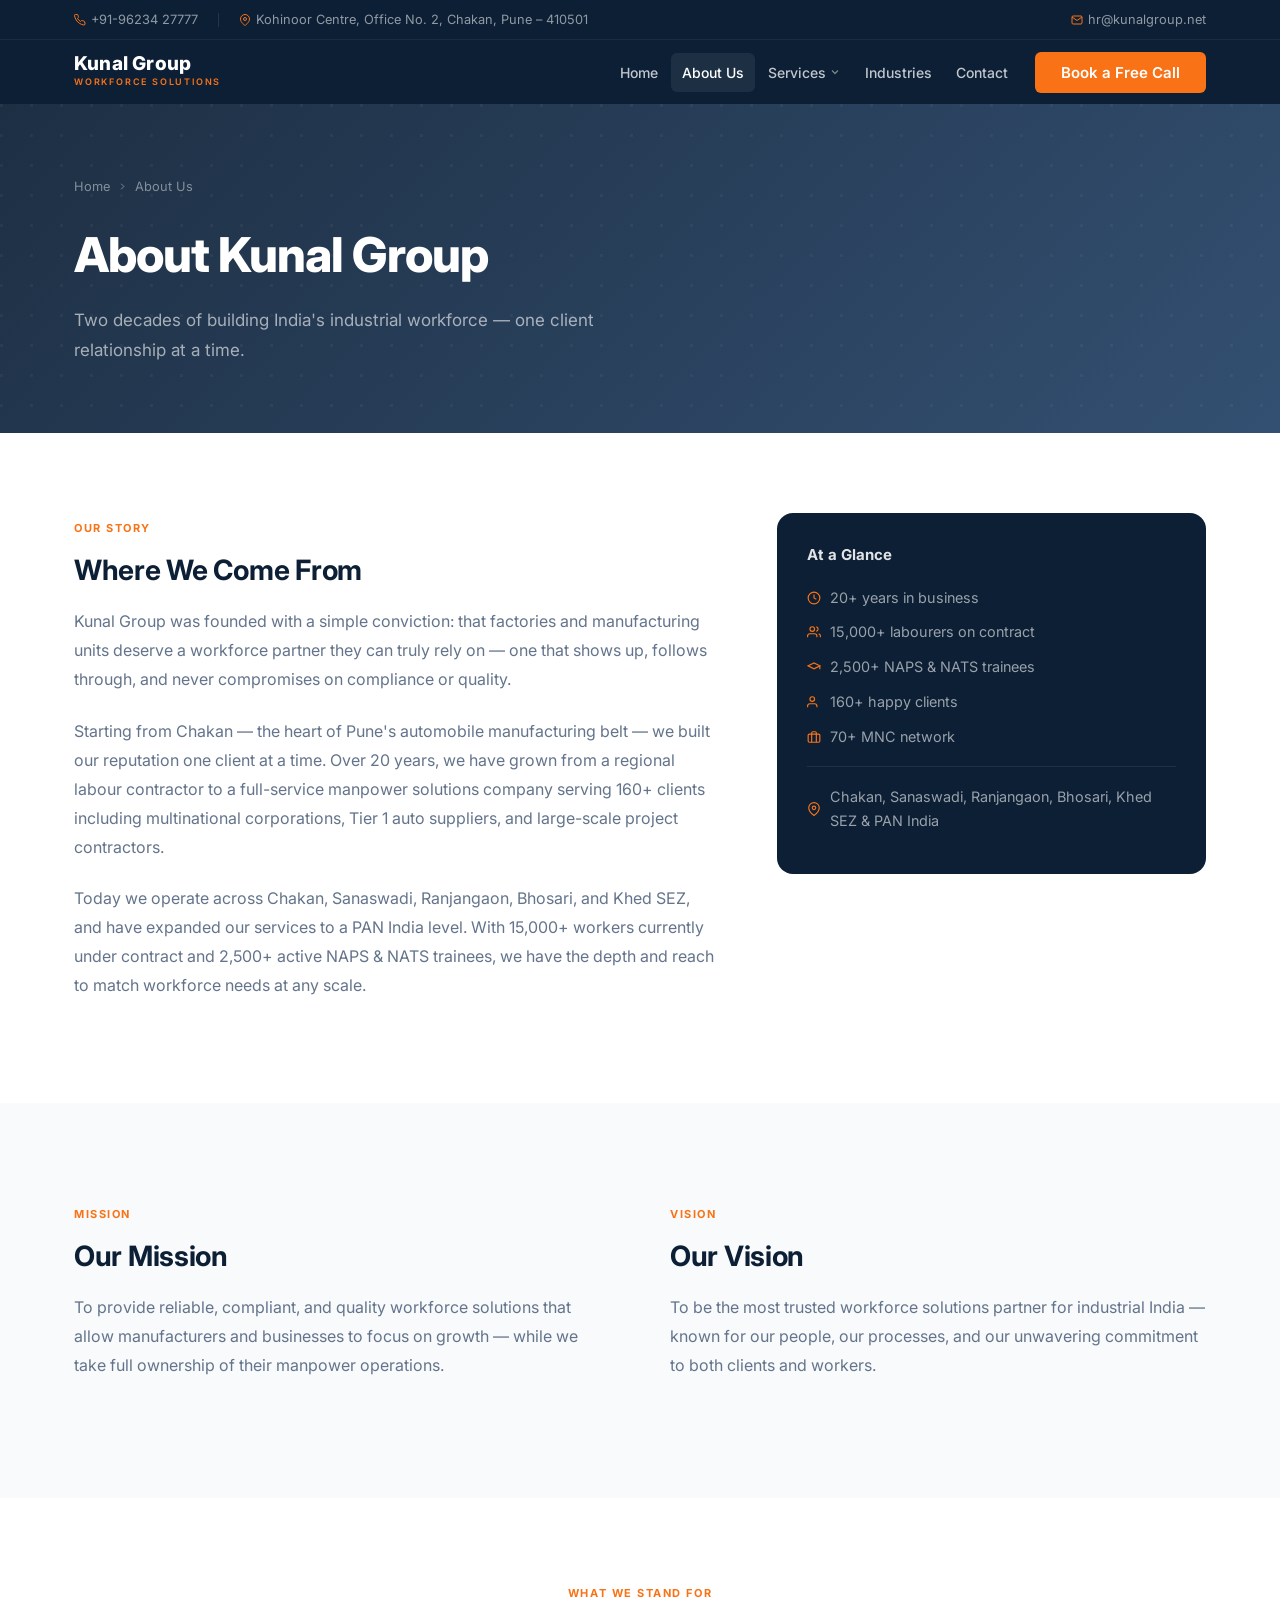
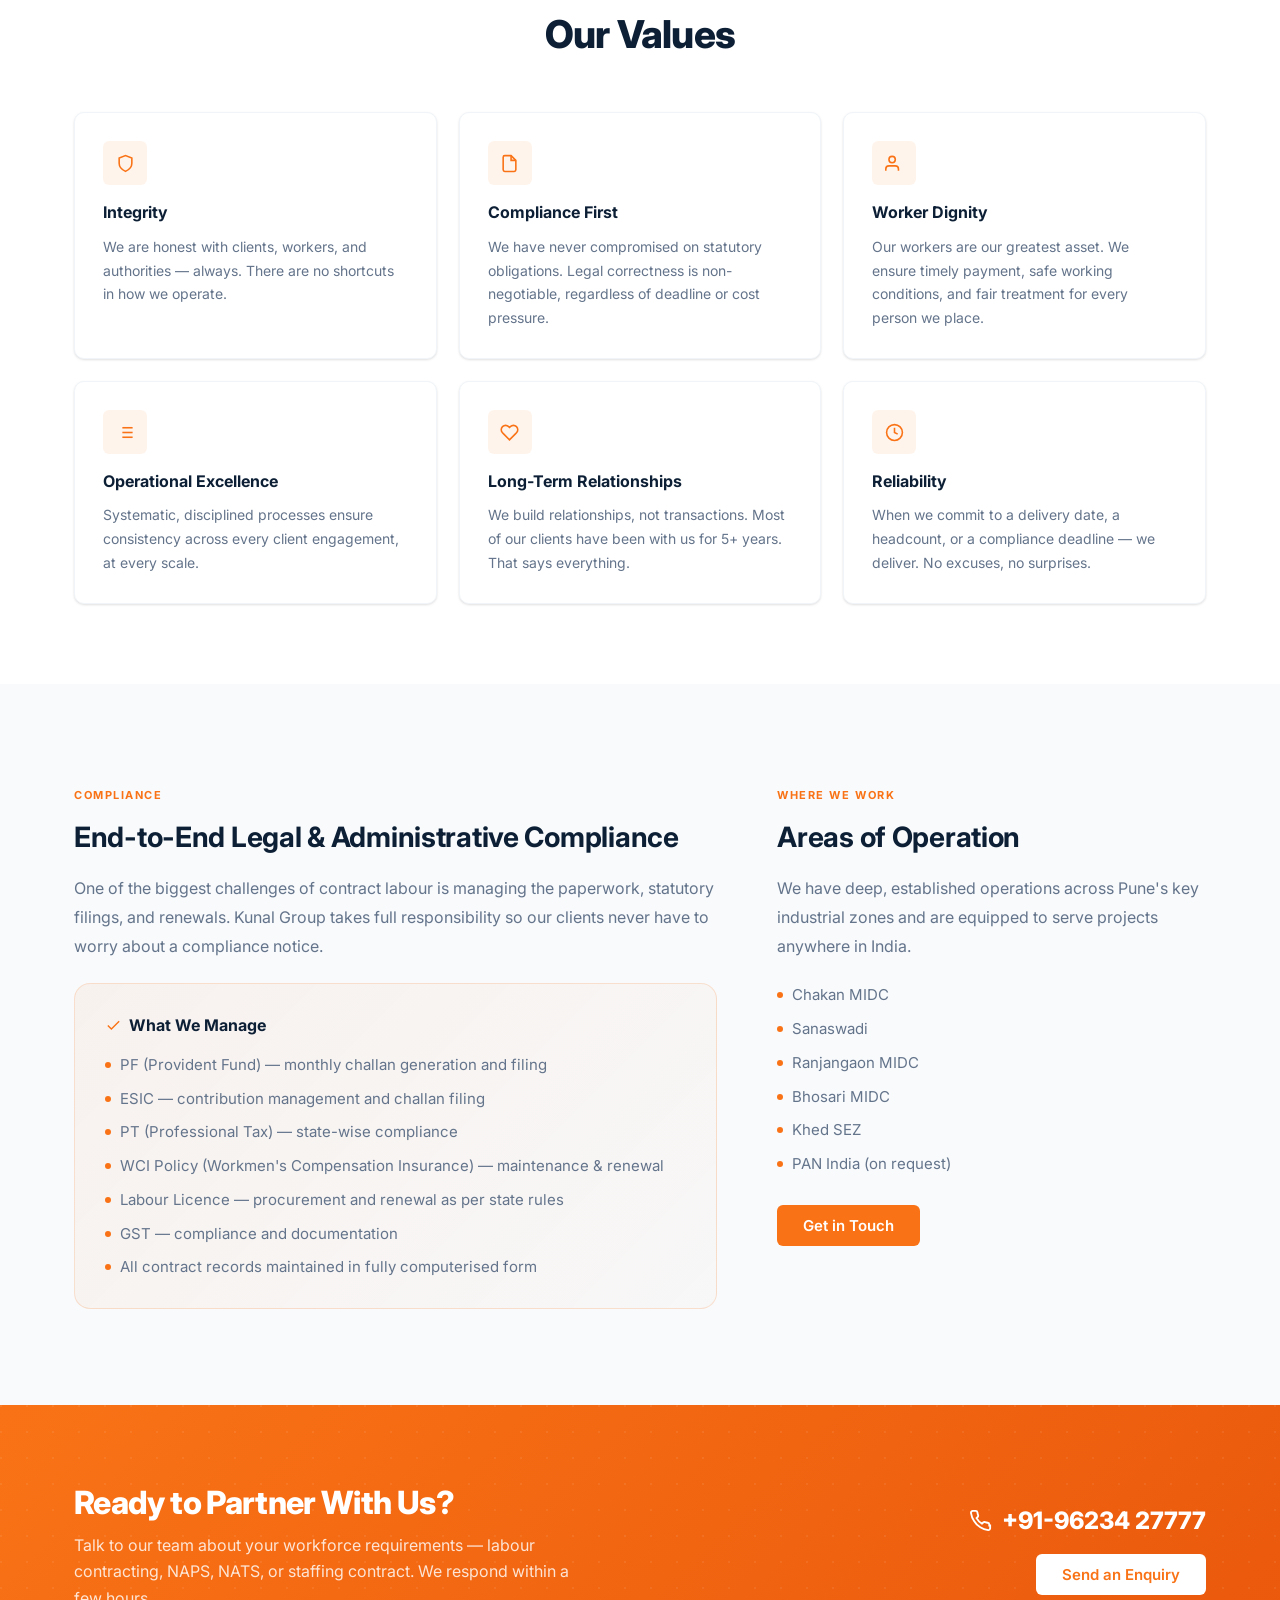
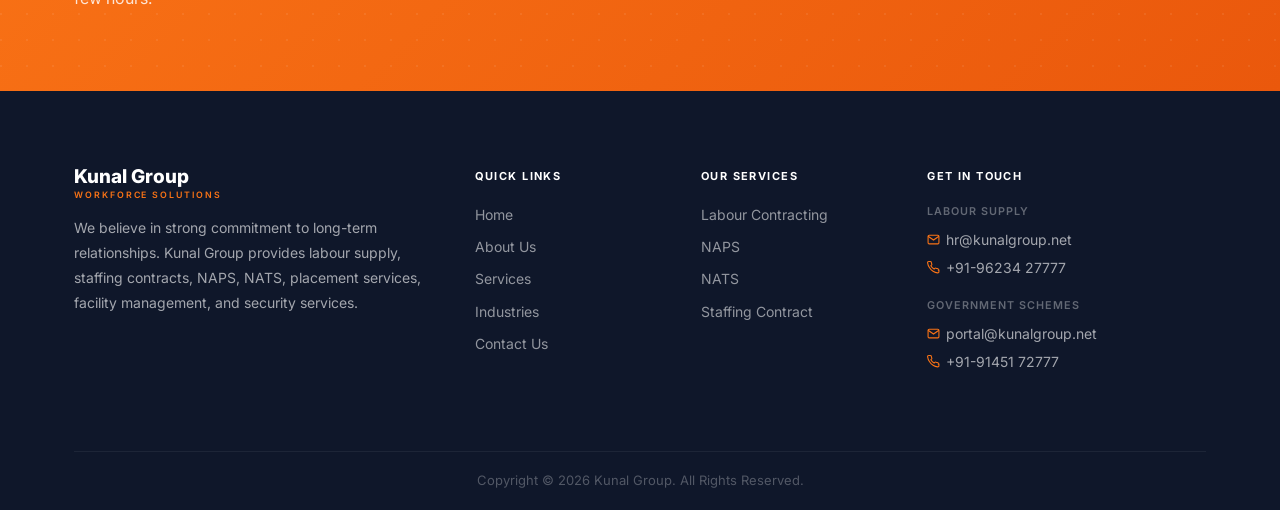
==== commit 9d148286: "Add real images from Unsplash to all pages - Homepage hero: full-bleed factory workers background im" ====
--- a/about.html
+++ b/about.html
@@ -62,7 +62,7 @@
 </header>
 
 
-<div class="page-hero">
+<div class="page-hero" style="background: linear-gradient(135deg, rgba(12,31,53,0.93) 0%, rgba(26,58,96,0.89) 100%), url('https://images.unsplash.com/photo-1741176508062-a79aa6b48bdc?auto=format&fit=crop&w=1400&q=80') center/cover no-repeat;">
   <div class="container">
     <nav class="breadcrumb">
       <a href="index.html">Home</a>
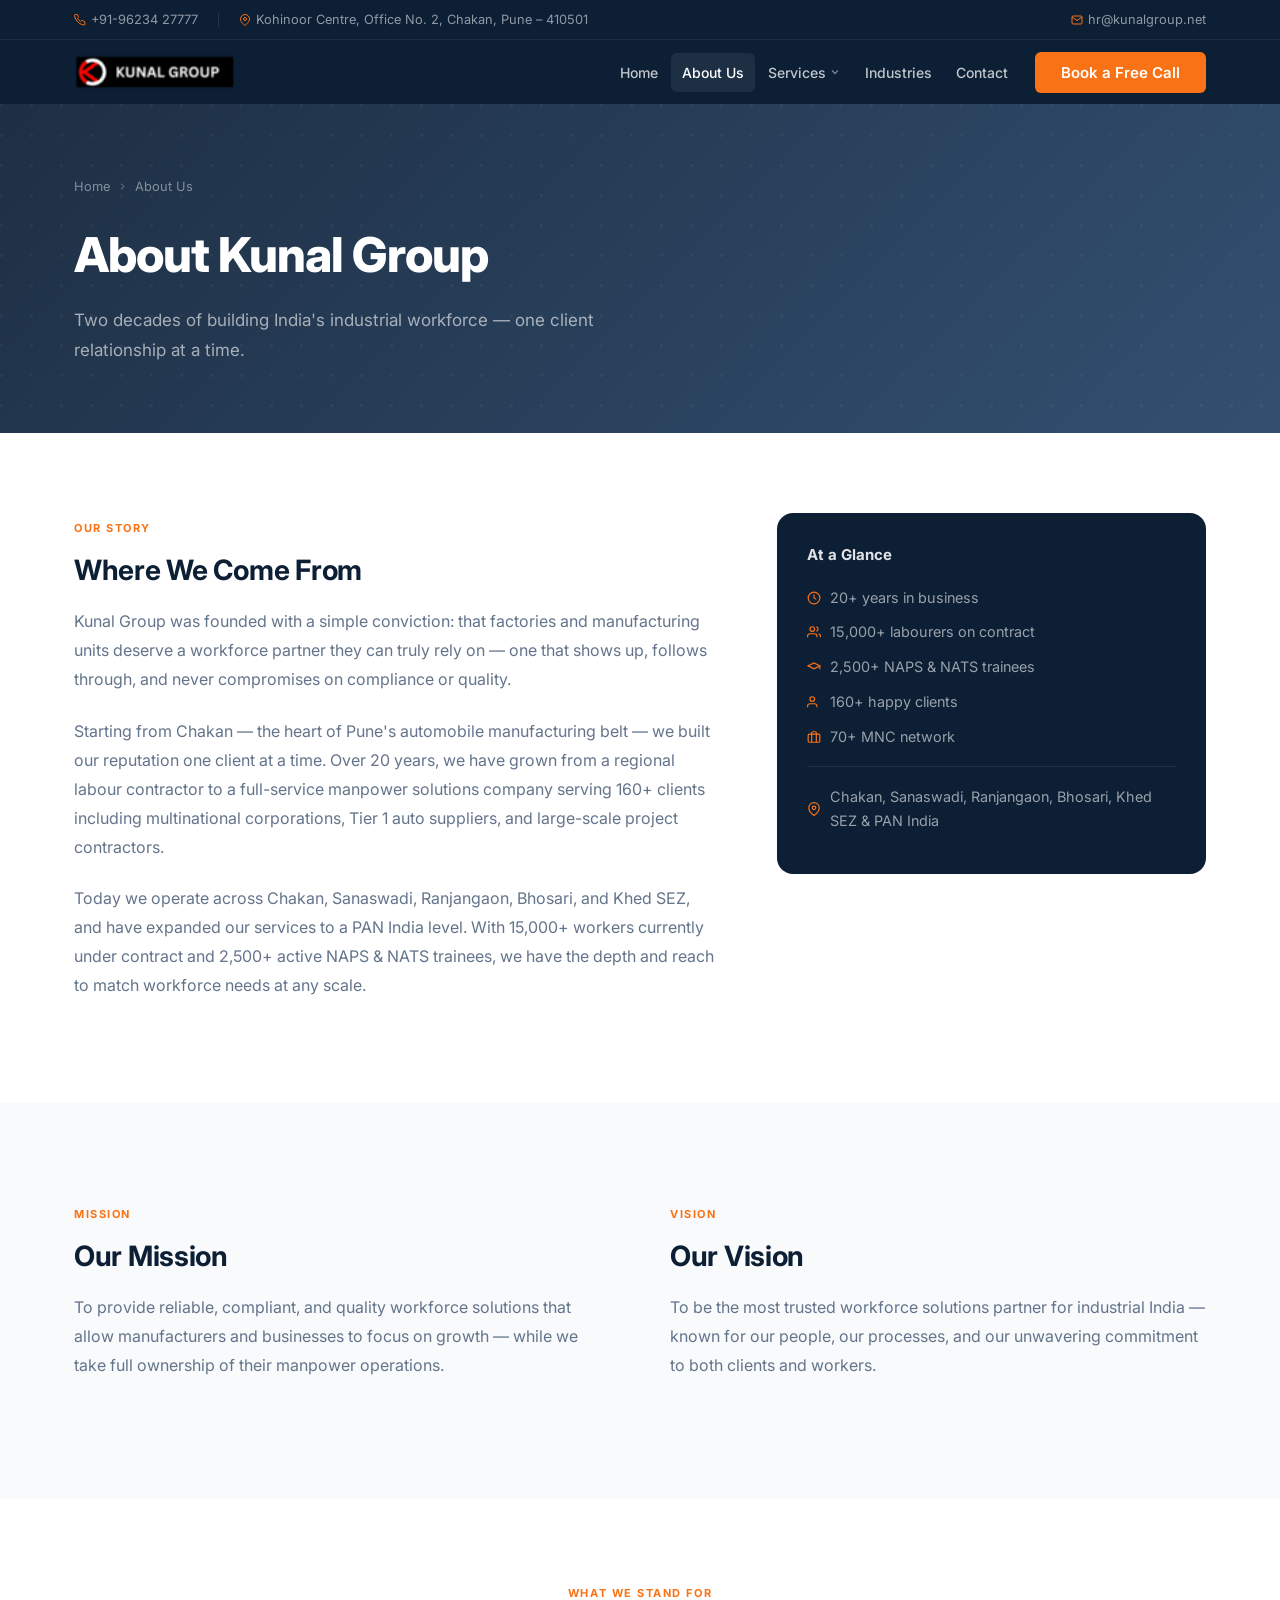
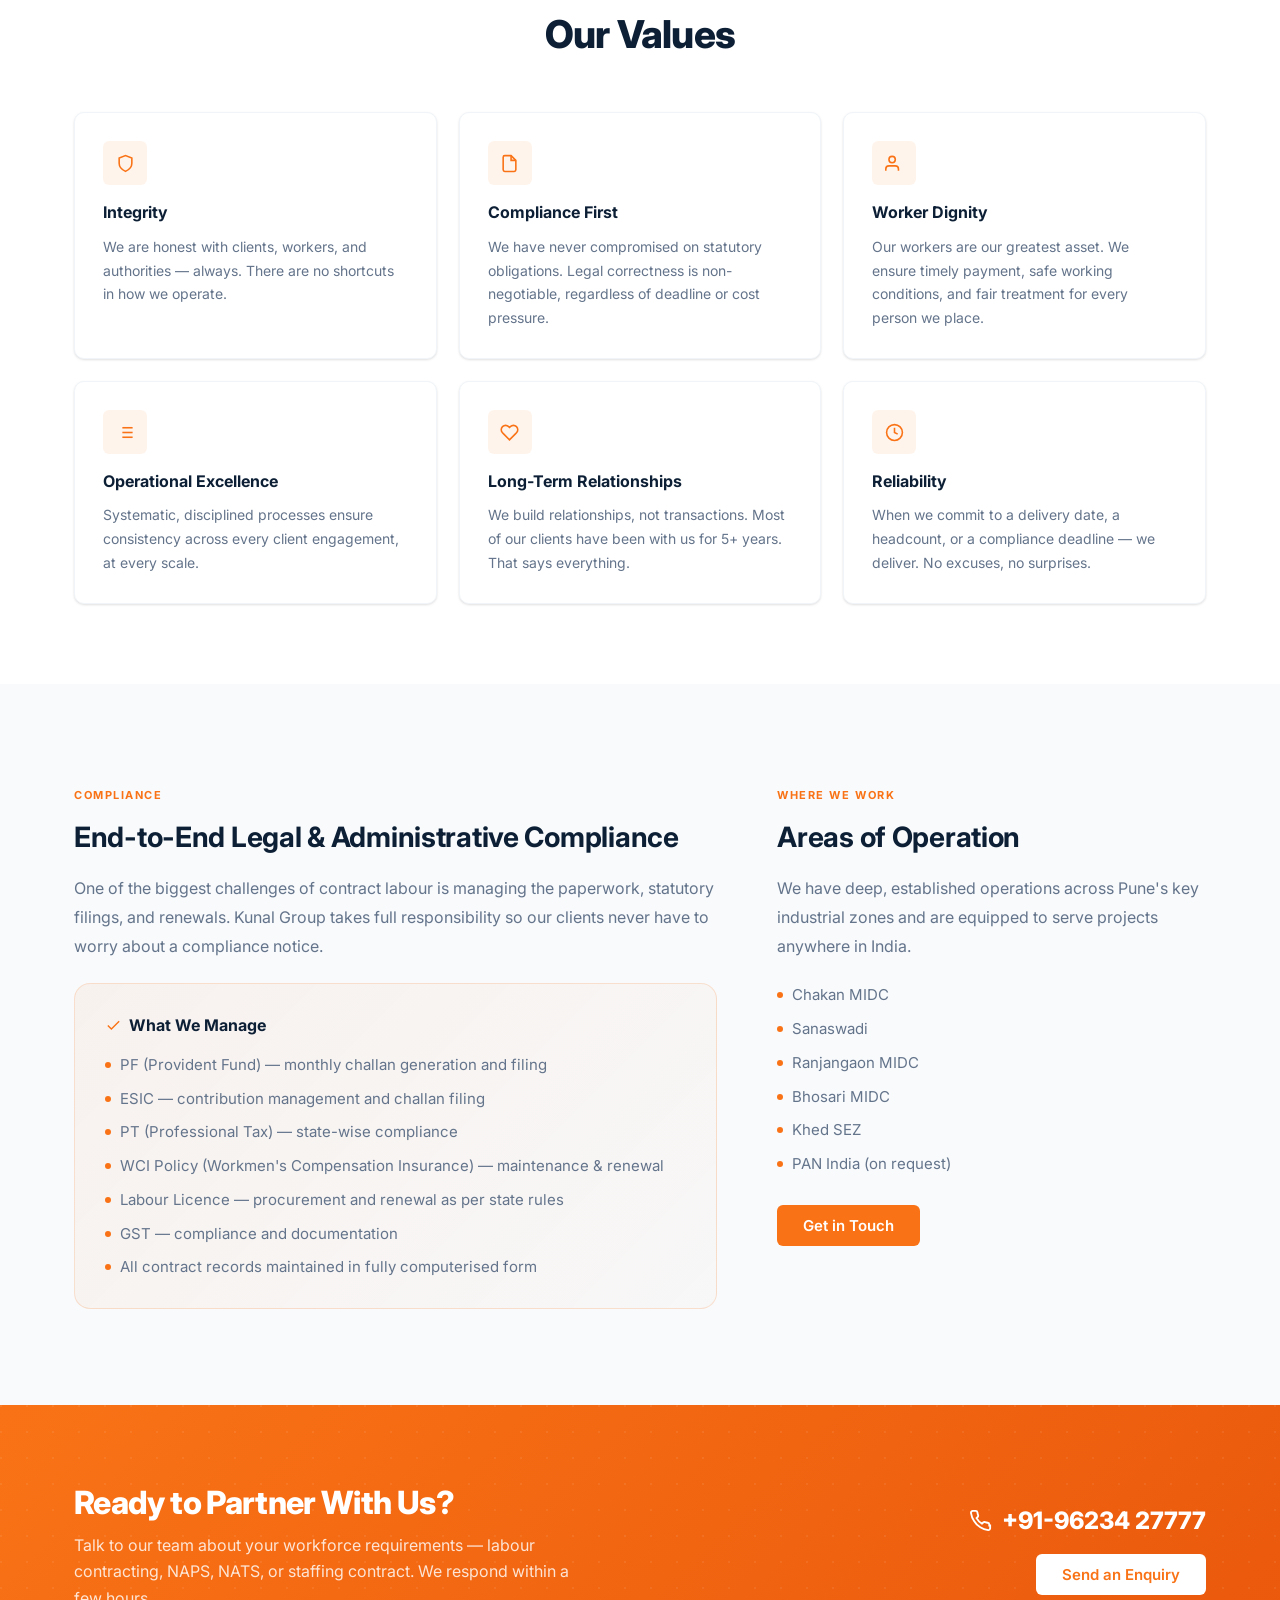
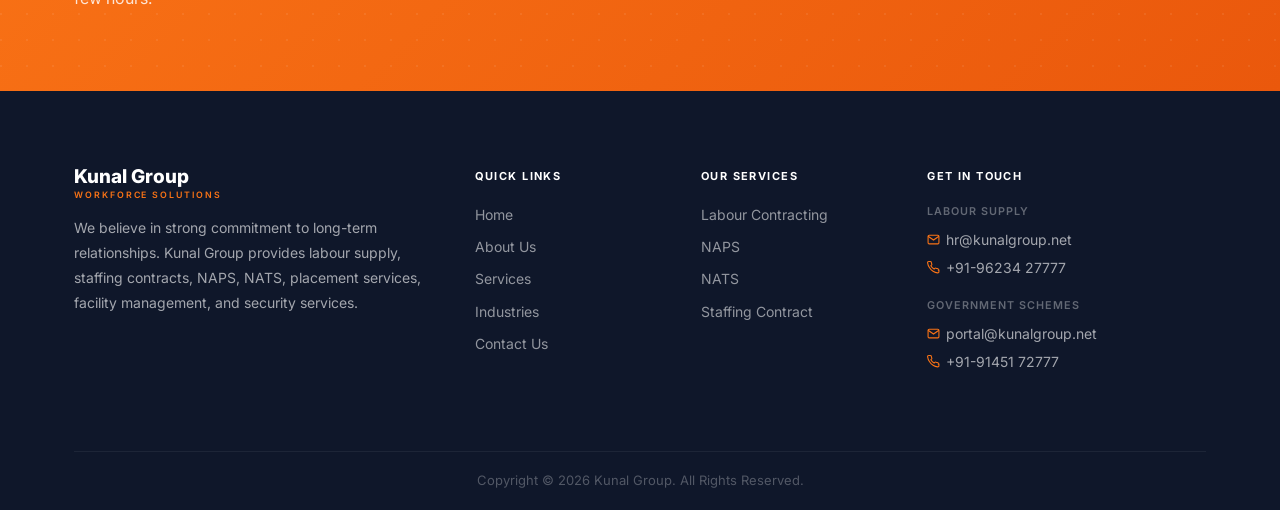
==== commit d435219d: "Replace text logo with actual Kunal Group logo image Downloaded logo from kunalgroup.net (transparen" ====
--- a/about.html
+++ b/about.html
@@ -37,8 +37,7 @@
   <nav class="nav">
     <div class="container">
       <a href="index.html" class="logo">
-        <span class="logo-name">Kunal Group</span>
-        <span class="logo-tag">Workforce Solutions</span>
+        <img src="images/logo.png" alt="Kunal Group — Workforce Solutions" style="height:38px;width:auto;display:block;">
       </a>
       <ul class="nav-list">
         <li><a href="index.html" class="nav-link">Home</a></li>
